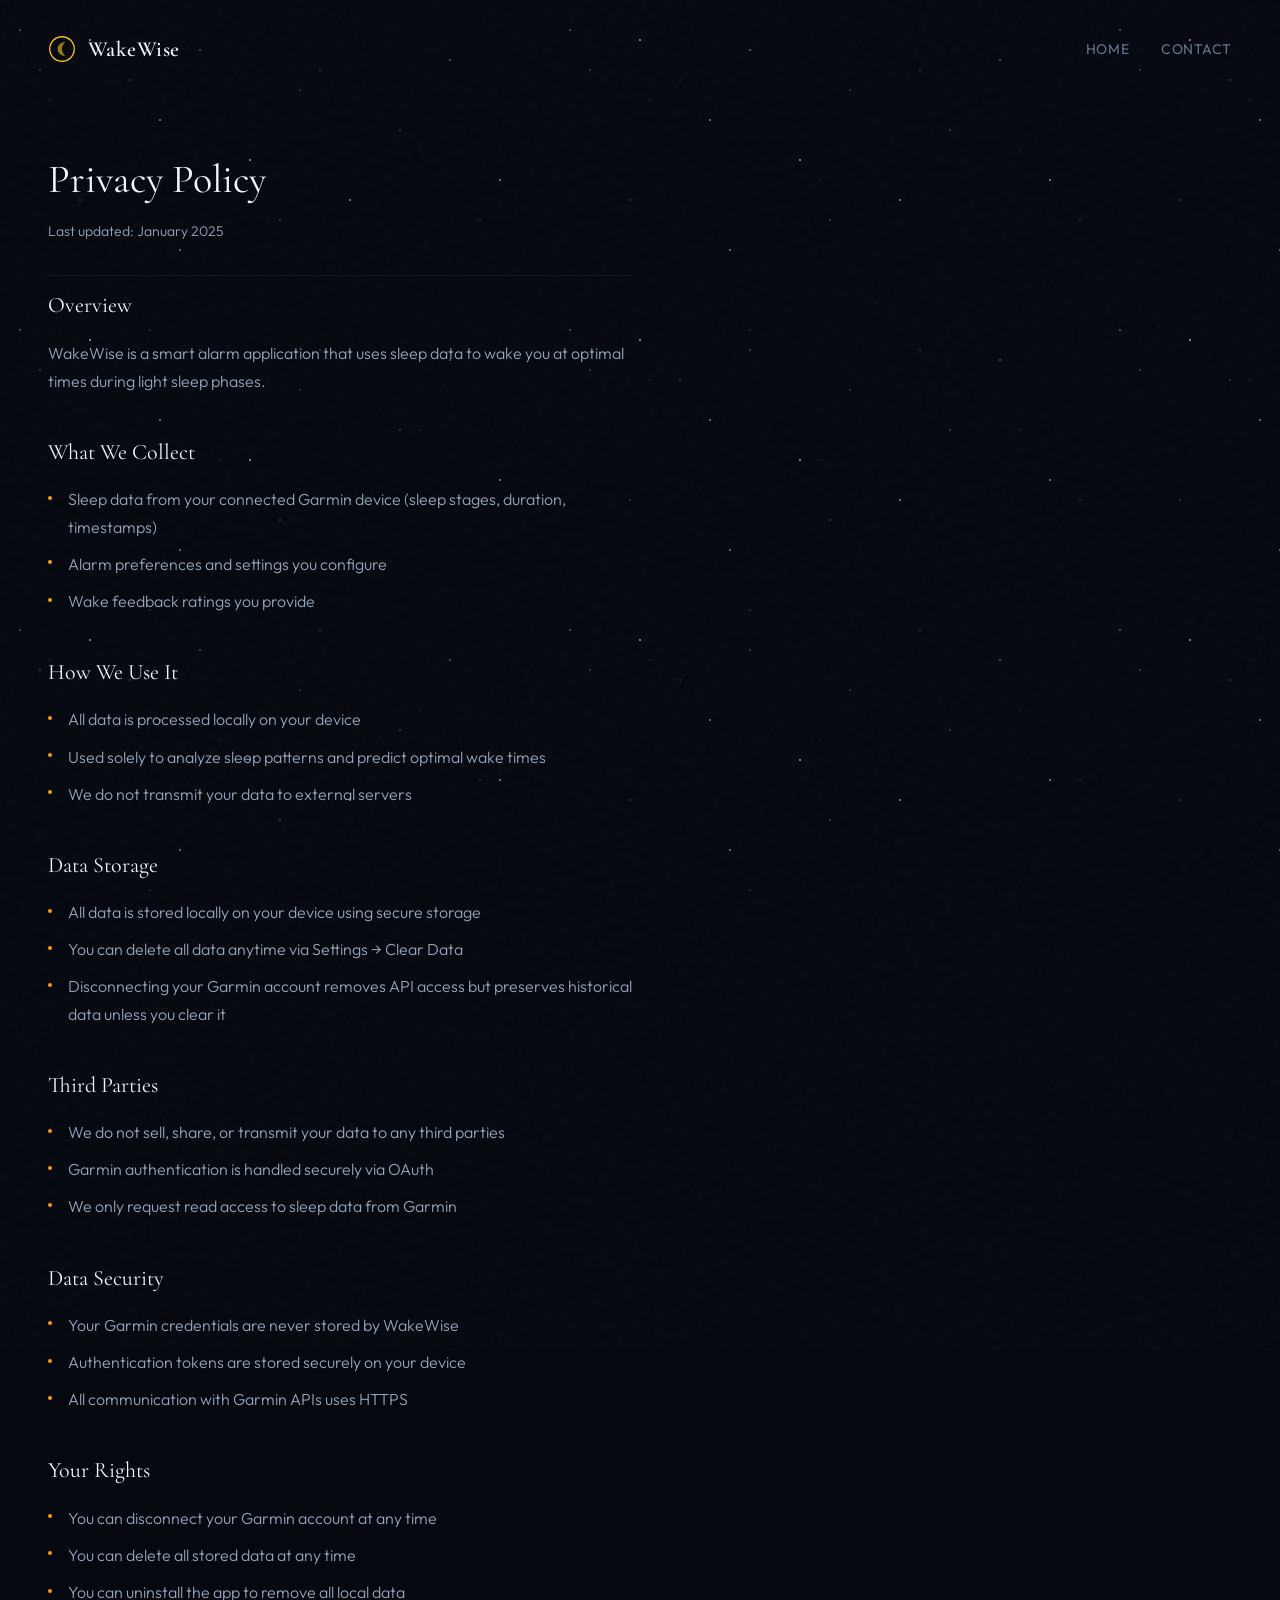
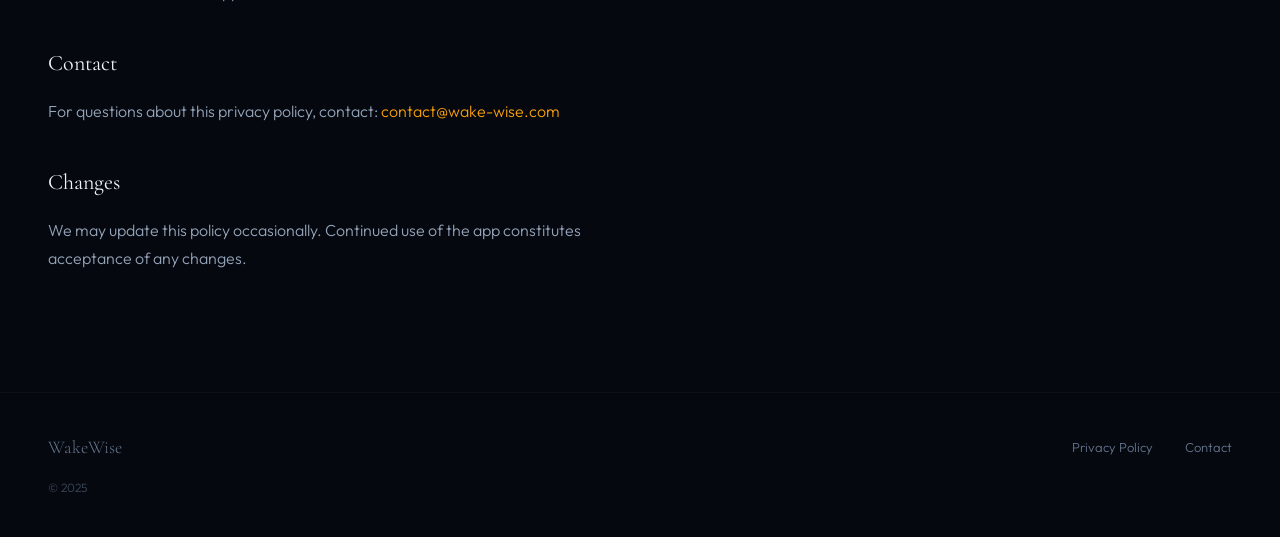
==== privacy-policy.html @ 5db3a659 "Initial commit - WakeWise landing page" ====
<!DOCTYPE html>
<html lang="en">
<head>
    <meta charset="UTF-8">
    <meta name="viewport" content="width=device-width, initial-scale=1.0">
    <title>Privacy Policy - WakeWise</title>
    <meta name="description" content="WakeWise Privacy Policy - Learn how we handle your data.">
    <link rel="stylesheet" href="styles.css">
    <link rel="preconnect" href="https://fonts.googleapis.com">
    <link rel="preconnect" href="https://fonts.gstatic.com" crossorigin>
    <link href="https://fonts.googleapis.com/css2?family=Cormorant+Garamond:ital,wght@0,400;0,600;1,400&family=Outfit:wght@300;400;500&display=swap" rel="stylesheet">
    <link rel="icon" type="image/svg+xml" href="data:image/svg+xml,<svg xmlns='http://www.w3.org/2000/svg' viewBox='0 0 100 100'><text y='.9em' font-size='90'>🌙</text></svg>">
</head>
<body>
    <div class="stars" aria-hidden="true"></div>
    <div class="stars stars--secondary" aria-hidden="true"></div>
    <div class="grain" aria-hidden="true"></div>

    <div class="page-wrapper">
        <header class="header">
            <a href="index.html" class="logo">
                <svg class="logo-moon" viewBox="0 0 32 32" fill="none" xmlns="http://www.w3.org/2000/svg">
                    <circle cx="16" cy="16" r="14" stroke="currentColor" stroke-width="1.5"/>
                    <path d="M20 8C17.5 10 16 13 16 16C16 19 17.5 22 20 24C15 24 11 20.5 11 16C11 11.5 15 8 20 8Z" fill="currentColor" opacity="0.6"/>
                </svg>
                <span class="logo-text">WakeWise</span>
            </a>
            <nav class="nav">
                <a href="index.html" class="nav-link">Home</a>
                <a href="mailto:contact@wake-wise.com" class="nav-link">Contact</a>
            </nav>
        </header>

        <main class="policy-content">
            <h1>Privacy Policy</h1>
            <p class="last-updated">Last updated: January 2025</p>

            <section>
                <h2>Overview</h2>
                <p>WakeWise is a smart alarm application that uses sleep data to wake you at optimal times during light sleep phases.</p>
            </section>

            <section>
                <h2>What We Collect</h2>
                <ul>
                    <li>Sleep data from your connected Garmin device (sleep stages, duration, timestamps)</li>
                    <li>Alarm preferences and settings you configure</li>
                    <li>Wake feedback ratings you provide</li>
                </ul>
            </section>

            <section>
                <h2>How We Use It</h2>
                <ul>
                    <li>All data is processed locally on your device</li>
                    <li>Used solely to analyze sleep patterns and predict optimal wake times</li>
                    <li>We do not transmit your data to external servers</li>
                </ul>
            </section>

            <section>
                <h2>Data Storage</h2>
                <ul>
                    <li>All data is stored locally on your device using secure storage</li>
                    <li>You can delete all data anytime via Settings → Clear Data</li>
                    <li>Disconnecting your Garmin account removes API access but preserves historical data unless you clear it</li>
                </ul>
            </section>

            <section>
                <h2>Third Parties</h2>
                <ul>
                    <li>We do not sell, share, or transmit your data to any third parties</li>
                    <li>Garmin authentication is handled securely via OAuth</li>
                    <li>We only request read access to sleep data from Garmin</li>
                </ul>
            </section>

            <section>
                <h2>Data Security</h2>
                <ul>
                    <li>Your Garmin credentials are never stored by WakeWise</li>
                    <li>Authentication tokens are stored securely on your device</li>
                    <li>All communication with Garmin APIs uses HTTPS</li>
                </ul>
            </section>

            <section>
                <h2>Your Rights</h2>
                <ul>
                    <li>You can disconnect your Garmin account at any time</li>
                    <li>You can delete all stored data at any time</li>
                    <li>You can uninstall the app to remove all local data</li>
                </ul>
            </section>

            <section>
                <h2>Contact</h2>
                <p>For questions about this privacy policy, contact: <a href="mailto:contact@wake-wise.com">contact@wake-wise.com</a></p>
            </section>

            <section>
                <h2>Changes</h2>
                <p>We may update this policy occasionally. Continued use of the app constitutes acceptance of any changes.</p>
            </section>
        </main>

        <footer class="footer">
            <div class="footer-content">
                <p class="footer-brand">WakeWise</p>
                <nav class="footer-nav">
                    <a href="privacy-policy.html">Privacy Policy</a>
                    <a href="mailto:contact@wake-wise.com">Contact</a>
                </nav>
            </div>
            <p class="footer-copyright">© 2025</p>
        </footer>
    </div>
</body>
</html>
---- styles.css ----
/* ============================================
   WakeWise - Midnight Observatory Theme
   ============================================ */

*, *::before, *::after {
    margin: 0;
    padding: 0;
    box-sizing: border-box;
}

:root {
    /* Night sky palette */
    --void: #05080f;
    --midnight: #0a1020;
    --deep: #101828;
    --slate: #1e293b;

    /* Text */
    --text-bright: #f1f5f9;
    --text-dim: #94a3b8;
    --text-muted: #64748b;

    /* Accent - warm amber for "wake" */
    --amber: #f59e0b;
    --amber-glow: rgba(245, 158, 11, 0.15);
    --amber-soft: #fbbf24;

    /* Celestial accents */
    --nebula: rgba(139, 92, 246, 0.08);
    --star: rgba(255, 255, 255, 0.9);

    /* Typography */
    --font-display: 'Cormorant Garamond', Georgia, serif;
    --font-body: 'Outfit', -apple-system, sans-serif;
}

html {
    font-size: 16px;
    scroll-behavior: smooth;
}

body {
    font-family: var(--font-body);
    background: var(--void);
    color: var(--text-dim);
    line-height: 1.6;
    min-height: 100vh;
    overflow-x: hidden;
    font-weight: 300;
}

/* ============================================
   Animated Star Field
   ============================================ */

.stars {
    position: fixed;
    top: 0;
    left: 0;
    width: 100%;
    height: 100%;
    pointer-events: none;
    z-index: 0;
    background-image:
        radial-gradient(1px 1px at 20px 30px, var(--star), transparent),
        radial-gradient(1px 1px at 40px 70px, rgba(255,255,255,0.6), transparent),
        radial-gradient(1.5px 1.5px at 90px 40px, var(--star), transparent),
        radial-gradient(1px 1px at 130px 80px, rgba(255,255,255,0.5), transparent),
        radial-gradient(1.2px 1.2px at 160px 120px, var(--star), transparent),
        radial-gradient(1px 1px at 200px 50px, rgba(255,255,255,0.7), transparent),
        radial-gradient(1.5px 1.5px at 250px 160px, var(--star), transparent),
        radial-gradient(1px 1px at 300px 90px, rgba(255,255,255,0.5), transparent),
        radial-gradient(1.3px 1.3px at 350px 200px, var(--star), transparent),
        radial-gradient(1px 1px at 400px 130px, rgba(255,255,255,0.6), transparent),
        radial-gradient(1px 1px at 450px 60px, var(--star), transparent),
        radial-gradient(1.4px 1.4px at 500px 180px, rgba(255,255,255,0.8), transparent),
        radial-gradient(1px 1px at 80px 200px, rgba(255,255,255,0.5), transparent),
        radial-gradient(1.2px 1.2px at 180px 250px, var(--star), transparent),
        radial-gradient(1px 1px at 280px 220px, rgba(255,255,255,0.6), transparent);
    background-size: 550px 300px;
    animation: twinkle 8s ease-in-out infinite alternate;
}

.stars--secondary {
    background-image:
        radial-gradient(1px 1px at 50px 100px, rgba(255,255,255,0.4), transparent),
        radial-gradient(1.2px 1.2px at 150px 50px, rgba(255,255,255,0.5), transparent),
        radial-gradient(1px 1px at 220px 180px, rgba(255,255,255,0.3), transparent),
        radial-gradient(1.3px 1.3px at 320px 70px, rgba(255,255,255,0.5), transparent),
        radial-gradient(1px 1px at 420px 150px, rgba(255,255,255,0.4), transparent),
        radial-gradient(1.1px 1.1px at 480px 220px, rgba(255,255,255,0.5), transparent);
    background-size: 600px 280px;
    animation: twinkle 12s ease-in-out infinite alternate-reverse;
    opacity: 0.6;
}

@keyframes twinkle {
    0% { opacity: 0.5; }
    100% { opacity: 1; }
}

/* ============================================
   Grain Texture Overlay
   ============================================ */

.grain {
    position: fixed;
    top: -50%;
    left: -50%;
    right: -50%;
    bottom: -50%;
    width: 200%;
    height: 200%;
    pointer-events: none;
    z-index: 1000;
    opacity: 0.03;
    background-image: url("data:image/svg+xml,%3Csvg viewBox='0 0 256 256' xmlns='http://www.w3.org/2000/svg'%3E%3Cfilter id='noise'%3E%3CfeTurbulence type='fractalNoise' baseFrequency='0.9' numOctaves='4' stitchTiles='stitch'/%3E%3C/filter%3E%3Crect width='100%25' height='100%25' filter='url(%23noise)'/%3E%3C/svg%3E");
    animation: grain 0.5s steps(1) infinite;
}

@keyframes grain {
    0%, 100% { transform: translate(0, 0); }
    10% { transform: translate(-1%, -1%); }
    20% { transform: translate(1%, 1%); }
    30% { transform: translate(-1%, 1%); }
    40% { transform: translate(1%, -1%); }
    50% { transform: translate(-1%, 0%); }
    60% { transform: translate(1%, 0%); }
    70% { transform: translate(0%, 1%); }
    80% { transform: translate(0%, -1%); }
    90% { transform: translate(1%, 1%); }
}

/* ============================================
   Layout
   ============================================ */

.page-wrapper {
    position: relative;
    z-index: 1;
    min-height: 100vh;
    display: flex;
    flex-direction: column;
}

/* ============================================
   Header
   ============================================ */

.header {
    display: flex;
    justify-content: space-between;
    align-items: center;
    padding: 2rem 3rem;
    animation: fadeDown 0.8s ease-out;
}

@keyframes fadeDown {
    from {
        opacity: 0;
        transform: translateY(-12px);
    }
    to {
        opacity: 1;
        transform: translateY(0);
    }
}

.logo {
    display: flex;
    align-items: center;
    gap: 0.75rem;
    text-decoration: none;
    color: var(--text-bright);
}

.logo-moon {
    width: 28px;
    height: 28px;
    color: var(--amber-soft);
    transition: transform 0.4s ease;
}

.logo:hover .logo-moon {
    transform: rotate(-15deg);
}

.logo-text {
    font-family: var(--font-display);
    font-size: 1.35rem;
    font-weight: 600;
    letter-spacing: 0.02em;
}

.nav {
    display: flex;
    gap: 2rem;
}

.nav-link {
    color: var(--text-muted);
    text-decoration: none;
    font-size: 0.875rem;
    font-weight: 400;
    letter-spacing: 0.04em;
    text-transform: uppercase;
    transition: color 0.25s ease;
}

.nav-link:hover {
    color: var(--text-bright);
}

/* ============================================
   Hero Section
   ============================================ */

.hero {
    display: grid;
    grid-template-columns: 1fr 1fr;
    gap: 4rem;
    align-items: center;
    padding: 4rem 3rem 6rem;
    min-height: 70vh;
}

.hero-content {
    max-width: 540px;
}

.hero-eyebrow {
    font-size: 0.75rem;
    font-weight: 500;
    letter-spacing: 0.15em;
    text-transform: uppercase;
    color: var(--amber);
    margin-bottom: 1.5rem;
    animation: fadeUp 0.7s ease-out 0.2s both;
}

@keyframes fadeUp {
    from {
        opacity: 0;
        transform: translateY(20px);
    }
    to {
        opacity: 1;
        transform: translateY(0);
    }
}

.hero-title {
    font-family: var(--font-display);
    font-size: clamp(2.75rem, 6vw, 4.5rem);
    font-weight: 400;
    line-height: 1.1;
    color: var(--text-bright);
    margin-bottom: 1.75rem;
    animation: fadeUp 0.7s ease-out 0.35s both;
}

.hero-title em {
    font-style: italic;
    color: var(--amber-soft);
}

.hero-description {
    font-size: 1.125rem;
    line-height: 1.75;
    color: var(--text-dim);
    margin-bottom: 2.5rem;
    animation: fadeUp 0.7s ease-out 0.5s both;
}

.hero-status {
    display: inline-flex;
    align-items: center;
    gap: 0.625rem;
    font-size: 0.875rem;
    color: var(--text-muted);
    animation: fadeUp 0.7s ease-out 0.65s both;
}

.status-dot {
    width: 6px;
    height: 6px;
    background: var(--amber);
    border-radius: 50%;
    animation: pulse 2s ease-in-out infinite;
}

@keyframes pulse {
    0%, 100% { opacity: 1; box-shadow: 0 0 0 0 var(--amber-glow); }
    50% { opacity: 0.7; box-shadow: 0 0 0 6px transparent; }
}

/* Hero Visual - Moon */
.hero-visual {
    display: flex;
    justify-content: center;
    align-items: center;
    animation: fadeUp 1s ease-out 0.4s both;
}

.moon-container {
    position: relative;
    width: 280px;
    height: 280px;
    display: flex;
    justify-content: center;
    align-items: center;
}

.moon {
    position: relative;
    width: 140px;
    height: 140px;
    border-radius: 50%;
    background: linear-gradient(135deg, #fef3c7 0%, #fde68a 50%, #d4a843 100%);
    box-shadow:
        0 0 60px rgba(253, 230, 138, 0.3),
        0 0 120px rgba(253, 230, 138, 0.15),
        inset -20px -10px 40px rgba(0, 0, 0, 0.15);
    animation: float 6s ease-in-out infinite;
}

@keyframes float {
    0%, 100% { transform: translateY(0); }
    50% { transform: translateY(-10px); }
}

.moon-glow {
    position: absolute;
    inset: -30px;
    border-radius: 50%;
    background: radial-gradient(circle, rgba(253, 230, 138, 0.15) 0%, transparent 70%);
}

.moon-surface {
    position: absolute;
    inset: 0;
    border-radius: 50%;
    background-image:
        radial-gradient(circle at 30% 40%, rgba(0,0,0,0.05) 0%, transparent 20%),
        radial-gradient(circle at 60% 30%, rgba(0,0,0,0.04) 0%, transparent 15%),
        radial-gradient(circle at 45% 70%, rgba(0,0,0,0.06) 0%, transparent 18%),
        radial-gradient(circle at 75% 55%, rgba(0,0,0,0.03) 0%, transparent 12%);
}

.moon-shadow {
    position: absolute;
    inset: 0;
    border-radius: 50%;
    background: linear-gradient(to left, transparent 40%, rgba(10, 16, 32, 0.7) 100%);
}

.orbit-ring {
    position: absolute;
    width: 220px;
    height: 220px;
    border: 1px solid rgba(255, 255, 255, 0.06);
    border-radius: 50%;
    animation: spin 30s linear infinite;
}

.orbit-ring--outer {
    width: 280px;
    height: 280px;
    border-color: rgba(255, 255, 255, 0.03);
    animation-duration: 45s;
    animation-direction: reverse;
}

@keyframes spin {
    from { transform: rotate(0deg); }
    to { transform: rotate(360deg); }
}

/* ============================================
   Features Section
   ============================================ */

.features {
    padding: 5rem 3rem;
    background: linear-gradient(180deg, transparent 0%, var(--nebula) 50%, transparent 100%);
}

.features-header {
    display: flex;
    align-items: center;
    gap: 2rem;
    margin-bottom: 3.5rem;
}

.features-title {
    font-family: var(--font-display);
    font-size: 1.5rem;
    font-weight: 400;
    color: var(--text-bright);
    white-space: nowrap;
}

.features-line {
    flex: 1;
    height: 1px;
    background: linear-gradient(90deg, var(--slate) 0%, transparent 100%);
}

.features-grid {
    display: grid;
    grid-template-columns: repeat(3, 1fr);
    gap: 2rem;
}

.feature-card {
    padding: 2rem;
    border: 1px solid rgba(255, 255, 255, 0.04);
    border-radius: 12px;
    background: rgba(255, 255, 255, 0.01);
    transition: all 0.35s ease;
}

.feature-card:hover {
    border-color: rgba(255, 255, 255, 0.08);
    background: rgba(255, 255, 255, 0.02);
    transform: translateY(-4px);
}

.feature-number {
    display: block;
    font-size: 0.75rem;
    font-weight: 500;
    letter-spacing: 0.1em;
    color: var(--amber);
    margin-bottom: 1.25rem;
}

.feature-name {
    font-family: var(--font-display);
    font-size: 1.75rem;
    font-weight: 400;
    color: var(--text-bright);
    margin-bottom: 0.875rem;
}

.feature-text {
    font-size: 0.9375rem;
    line-height: 1.7;
    color: var(--text-dim);
}

/* ============================================
   Principles Section
   ============================================ */

.principles {
    padding: 4rem 3rem 6rem;
}

.principle {
    display: flex;
    align-items: flex-start;
    gap: 1.5rem;
    max-width: 600px;
    margin: 0 auto;
    padding: 2rem;
    border-left: 2px solid var(--amber);
    background: linear-gradient(90deg, var(--amber-glow) 0%, transparent 50%);
}

.principle-icon {
    flex-shrink: 0;
    width: 40px;
    height: 40px;
    color: var(--amber);
}

.principle-icon svg {
    width: 100%;
    height: 100%;
}

.principle-content h3 {
    font-family: var(--font-display);
    font-size: 1.375rem;
    font-weight: 400;
    color: var(--text-bright);
    margin-bottom: 0.5rem;
}

.principle-content p {
    font-size: 0.9375rem;
    line-height: 1.7;
    color: var(--text-dim);
}

/* ============================================
   Footer
   ============================================ */

.footer {
    margin-top: auto;
    padding: 2.5rem 3rem;
    border-top: 1px solid rgba(255, 255, 255, 0.04);
}

.footer-content {
    display: flex;
    justify-content: space-between;
    align-items: center;
    margin-bottom: 1rem;
}

.footer-brand {
    font-family: var(--font-display);
    font-size: 1.125rem;
    color: var(--text-muted);
}

.footer-nav {
    display: flex;
    gap: 2rem;
}

.footer-nav a {
    color: var(--text-muted);
    text-decoration: none;
    font-size: 0.8125rem;
    transition: color 0.25s ease;
}

.footer-nav a:hover {
    color: var(--text-bright);
}

.footer-copyright {
    font-size: 0.75rem;
    color: var(--text-muted);
    opacity: 0.6;
}

/* ============================================
   Privacy Policy Page
   ============================================ */

.policy-content {
    max-width: 680px;
    padding: 3rem 3rem 5rem;
}

.policy-content h1 {
    font-family: var(--font-display);
    font-size: 2.5rem;
    font-weight: 400;
    color: var(--text-bright);
    margin-bottom: 0.5rem;
}

.last-updated {
    font-size: 0.875rem;
    color: var(--text-muted);
    margin-bottom: 3rem;
    padding-bottom: 2rem;
    border-bottom: 1px solid rgba(255, 255, 255, 0.06);
}

.policy-content section {
    margin-bottom: 2.5rem;
}

.policy-content h2 {
    font-family: var(--font-display);
    font-size: 1.375rem;
    font-weight: 400;
    color: var(--text-bright);
    margin-bottom: 1rem;
}

.policy-content p {
    color: var(--text-dim);
    margin-bottom: 0.75rem;
    line-height: 1.75;
}

.policy-content ul {
    list-style: none;
    padding-left: 0;
}

.policy-content li {
    color: var(--text-dim);
    padding-left: 1.25rem;
    position: relative;
    margin-bottom: 0.625rem;
    line-height: 1.7;
}

.policy-content li::before {
    content: "";
    position: absolute;
    left: 0;
    top: 0.6em;
    width: 4px;
    height: 4px;
    background: var(--amber);
    border-radius: 50%;
}

.policy-content a {
    color: var(--amber);
    text-decoration: none;
    transition: opacity 0.2s ease;
}

.policy-content a:hover {
    opacity: 0.8;
}

/* ============================================
   Responsive
   ============================================ */

@media (max-width: 900px) {
    .hero {
        grid-template-columns: 1fr;
        text-align: center;
        gap: 3rem;
    }

    .hero-content {
        max-width: 100%;
        order: 2;
    }

    .hero-visual {
        order: 1;
    }

    .moon-container {
        width: 200px;
        height: 200px;
    }

    .moon {
        width: 100px;
        height: 100px;
    }

    .orbit-ring {
        width: 160px;
        height: 160px;
    }

    .orbit-ring--outer {
        width: 200px;
        height: 200px;
    }

    .features-grid {
        grid-template-columns: 1fr;
        gap: 1.5rem;
    }
}

@media (max-width: 600px) {
    .header {
        padding: 1.5rem;
    }

    .hero {
        padding: 2rem 1.5rem 4rem;
    }

    .hero-title {
        font-size: 2.25rem;
    }

    .features {
        padding: 3rem 1.5rem;
    }

    .principles {
        padding: 2rem 1.5rem 4rem;
    }

    .principle {
        flex-direction: column;
        gap: 1rem;
        padding: 1.5rem;
    }

    .footer {
        padding: 2rem 1.5rem;
    }

    .footer-content {
        flex-direction: column;
        gap: 1rem;
        text-align: center;
    }

    .policy-content {
        padding: 2rem 1.5rem;
    }

    .policy-content h1 {
        font-size: 2rem;
    }
}
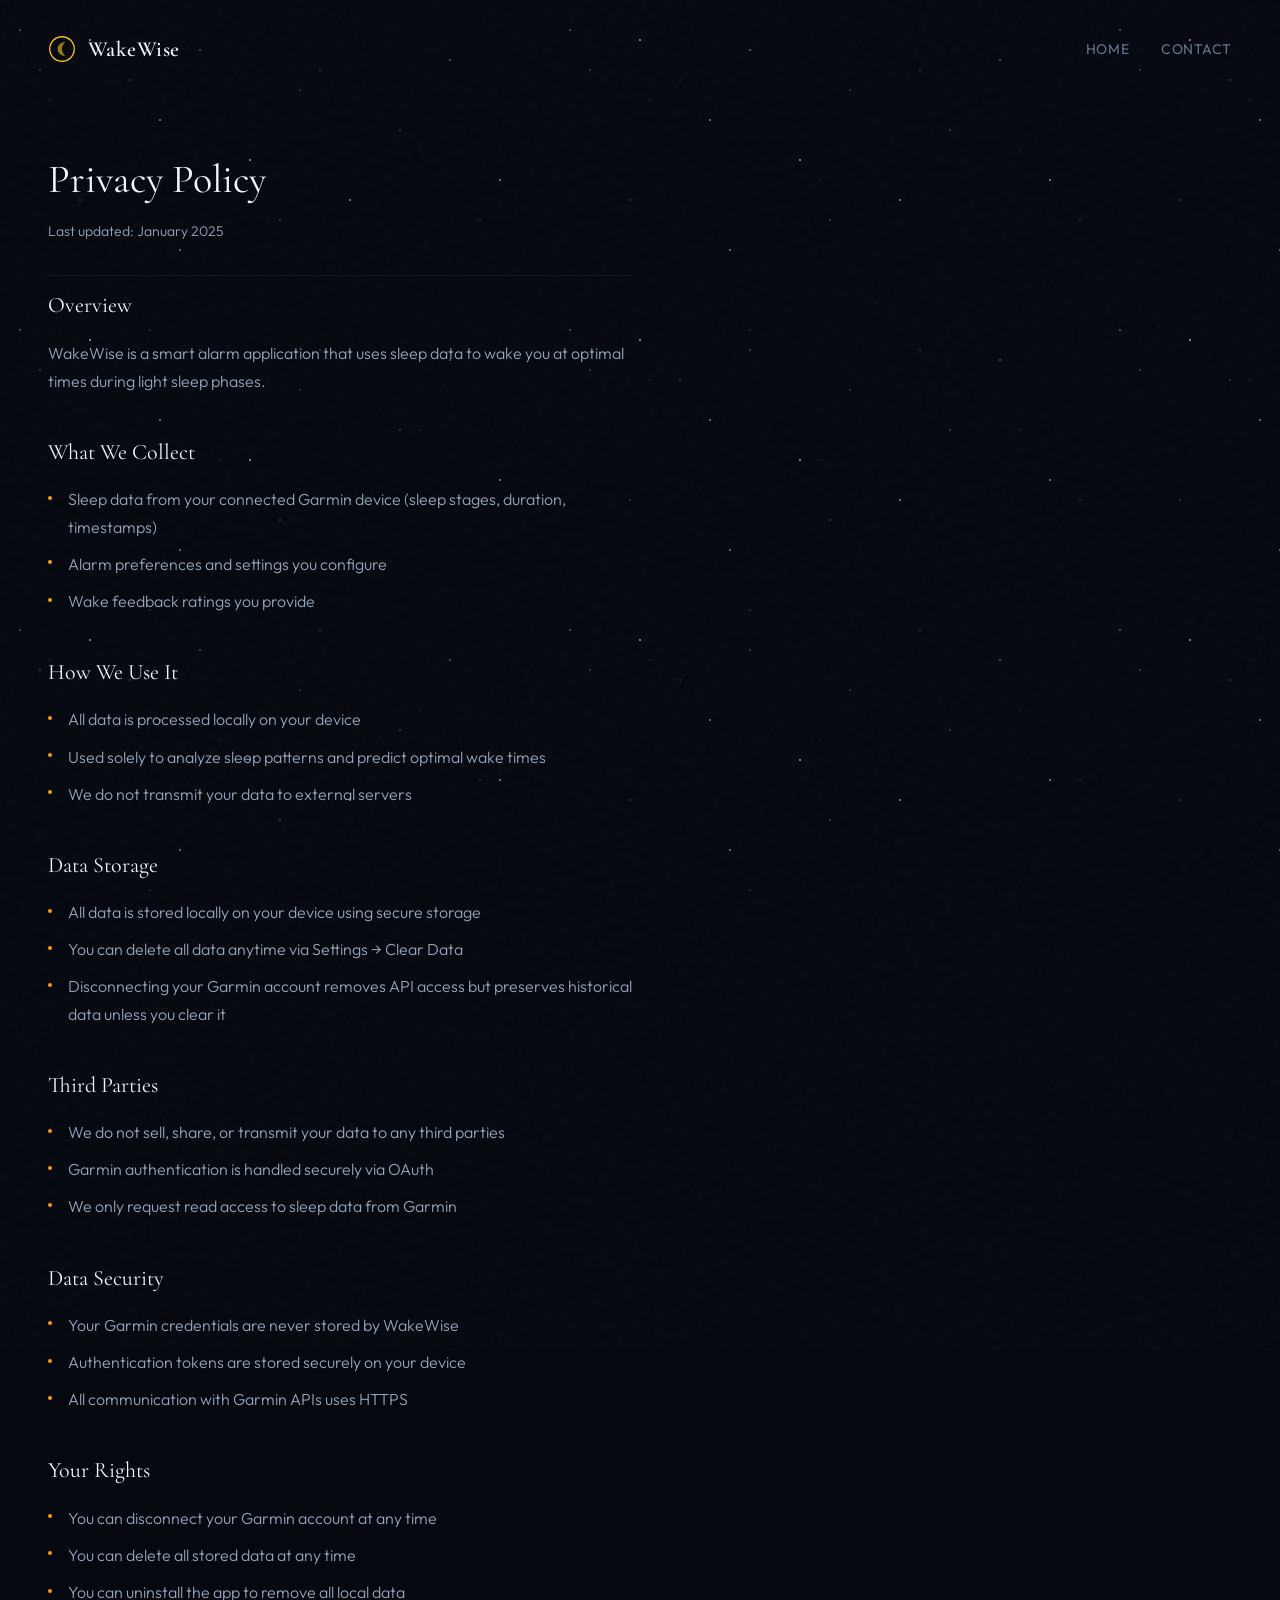
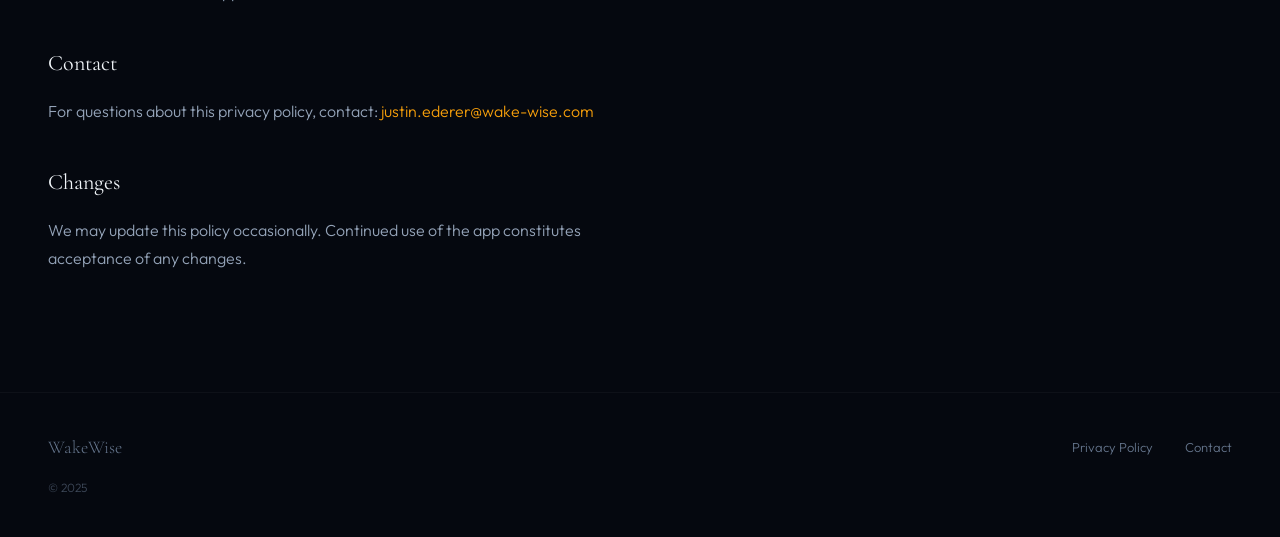
==== commit b7c5804c: "Update contact email to personalized address Required by Garmin Connect Developer Program for API ac" ====
--- a/privacy-policy.html
+++ b/privacy-policy.html
@@ -27,7 +27,7 @@
             </a>
             <nav class="nav">
                 <a href="index.html" class="nav-link">Home</a>
-                <a href="mailto:contact@wake-wise.com" class="nav-link">Contact</a>
+                <a href="mailto:justin.ederer@wake-wise.com" class="nav-link">Contact</a>
             </nav>
         </header>
 
@@ -96,7 +96,7 @@
 
             <section>
                 <h2>Contact</h2>
-                <p>For questions about this privacy policy, contact: <a href="mailto:contact@wake-wise.com">contact@wake-wise.com</a></p>
+                <p>For questions about this privacy policy, contact: <a href="mailto:justin.ederer@wake-wise.com">justin.ederer@wake-wise.com</a></p>
             </section>
 
             <section>
@@ -110,7 +110,7 @@
                 <p class="footer-brand">WakeWise</p>
                 <nav class="footer-nav">
                     <a href="privacy-policy.html">Privacy Policy</a>
-                    <a href="mailto:contact@wake-wise.com">Contact</a>
+                    <a href="mailto:justin.ederer@wake-wise.com">Contact</a>
                 </nav>
             </div>
             <p class="footer-copyright">© 2025</p>
